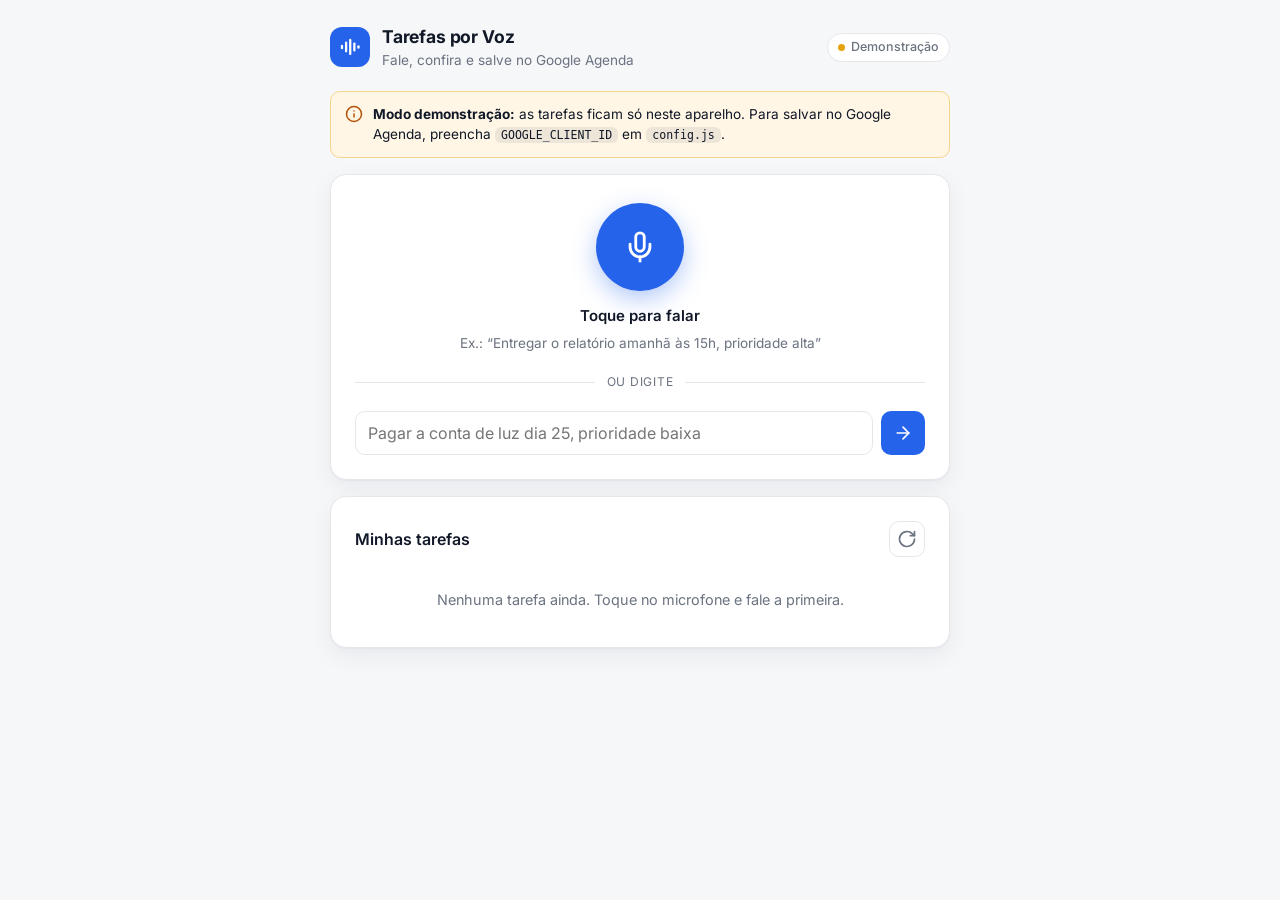
==== index.html @ 3065d285 "app de tarefas por voz integrado ao google agenda" ====
<!doctype html>
<html lang="pt-BR">
<head>
<meta charset="utf-8">
<meta name="viewport" content="width=device-width, initial-scale=1, viewport-fit=cover">
<title>Tarefas por Voz</title>
<meta name="description" content="Fale suas tarefas e salve no Google Agenda.">
<meta name="theme-color" content="#f6f7f9" media="(prefers-color-scheme: light)">
<meta name="theme-color" content="#0b0d12" media="(prefers-color-scheme: dark)">
<link rel="manifest" href="manifest.webmanifest">
<link rel="icon" href="icons/favicon.svg" type="image/svg+xml">
<link rel="apple-touch-icon" href="icons/apple-touch-icon.png">
<meta name="apple-mobile-web-app-capable" content="yes">
<meta name="apple-mobile-web-app-title" content="Tarefas">
<link rel="preconnect" href="https://fonts.googleapis.com">
<link rel="preconnect" href="https://fonts.gstatic.com" crossorigin>
<link href="https://fonts.googleapis.com/css2?family=Inter:wght@400;500;600;700&display=swap" rel="stylesheet">
<link rel="stylesheet" href="styles.css">
<script src="https://accounts.google.com/gsi/client" async defer></script>
<script type="module" src="app.js"></script>
</head>
<body>
<div class="app">
  <header class="topbar">
    <div class="brand">
      <span class="brand-mark" aria-hidden="true">
        <svg viewBox="0 0 24 24"><rect x="2" y="9.5" width="2.5" height="5" rx="1.25"/><rect x="6.5" y="6" width="2.5" height="12" rx="1.25"/><rect x="11" y="3" width="2.5" height="18" rx="1.25"/><rect x="15.5" y="7" width="2.5" height="10" rx="1.25"/><rect x="20" y="10" width="2.5" height="4" rx="1.25"/></svg>
      </span>
      <div>
        <h1>Tarefas por Voz</h1>
        <p class="subtitle">Fale, confira e salve no Google Agenda</p>
      </div>
    </div>
    <div class="account">
      <span id="mode-badge" class="status"><span class="status-dot"></span><span id="mode-label"></span></span>
      <button id="auth-btn" class="btn btn-secondary btn-sm" type="button" hidden></button>
    </div>
  </header>

  <main>
    <div id="setup-banner" class="banner" hidden>
      <svg class="icon" viewBox="0 0 24 24" aria-hidden="true"><circle cx="12" cy="12" r="10"/><path d="M12 16v-4"/><path d="M12 8h.01"/></svg>
      <p><strong>Modo demonstração:</strong> as tarefas ficam só neste aparelho.
      Para salvar no Google Agenda, preencha <code>GOOGLE_CLIENT_ID</code> em <code>config.js</code>.</p>
    </div>

    <section class="card capture" aria-labelledby="new-task-title">
      <h2 id="new-task-title" class="sr-only">Nova tarefa</h2>

      <div class="mic-area">
        <button id="mic-btn" class="mic" type="button" aria-pressed="false" aria-describedby="mic-status">
          <svg class="icon icon-mic" viewBox="0 0 24 24" aria-hidden="true"><path d="M12 2a3 3 0 0 0-3 3v7a3 3 0 0 0 6 0V5a3 3 0 0 0-3-3Z"/><path d="M19 10v2a7 7 0 0 1-14 0v-2"/><path d="M12 19v3"/></svg>
          <svg class="icon icon-stop" viewBox="0 0 24 24" aria-hidden="true"><rect x="7" y="7" width="10" height="10" rx="2"/></svg>
          <span class="sr-only" id="mic-sr">Gravar tarefa</span>
        </button>
        <p id="mic-label" class="mic-label">Toque para falar</p>
        <p id="mic-status" class="hint">Ex.: “Entregar o relatório amanhã às 15h, prioridade alta”</p>
        <p id="transcript" class="transcript" hidden></p>
      </div>

      <div class="divider"><span>ou digite</span></div>

      <form id="text-form" class="text-form">
        <input id="text-input" type="text" placeholder="Pagar a conta de luz dia 25, prioridade baixa" autocomplete="off" enterkeyhint="go" aria-label="Tarefa em texto">
        <button class="btn btn-primary btn-icon" type="submit" aria-label="Interpretar">
          <svg class="icon" viewBox="0 0 24 24" aria-hidden="true"><path d="M5 12h14"/><path d="m12 5 7 7-7 7"/></svg>
        </button>
      </form>

      <form id="task-form" class="task-form" hidden>
        <p class="form-intro field-wide">Confira e ajuste se precisar</p>
        <label class="field field-wide">
          <span>Tarefa</span>
          <input id="f-title" required>
        </label>
        <label class="field field-date" id="date-field">
          <span>Data de entrega</span>
          <input id="f-date" type="date" required>
          <small class="review-note">Não ouvi a data — coloquei hoje.</small>
        </label>
        <label class="field">
          <span>Horário <em>opcional</em></span>
          <input id="f-time" type="time">
        </label>
        <label class="field">
          <span>Duração</span>
          <select id="f-duration">
            <option value="15">15 min</option>
            <option value="30" selected>30 min</option>
            <option value="45">45 min</option>
            <option value="60">1 hora</option>
            <option value="90">1h30</option>
            <option value="120">2 horas</option>
            <option value="180">3 horas</option>
          </select>
        </label>
        <fieldset class="field field-wide" id="priority-field">
          <legend>Prioridade</legend>
          <div class="segmented">
            <label><input type="radio" name="priority" value="baixa"><span><i class="dot baixa"></i>Baixa</span></label>
            <label><input type="radio" name="priority" value="media"><span><i class="dot media"></i>Média</span></label>
            <label><input type="radio" name="priority" value="alta"><span><i class="dot alta"></i>Alta</span></label>
          </div>
        </fieldset>
        <p class="reminder field-wide">
          <svg class="icon" viewBox="0 0 24 24" aria-hidden="true"><path d="M6 8a6 6 0 0 1 12 0c0 7 3 9 3 9H3s3-2 3-9"/><path d="M10.3 21a1.94 1.94 0 0 0 3.4 0"/></svg>
          <span id="reminder-hint"></span>
        </p>
        <div class="actions field-wide">
          <button type="button" id="discard-btn" class="btn btn-ghost">Descartar</button>
          <button id="save-btn" class="btn btn-primary" type="submit">Adicionar à agenda</button>
        </div>
      </form>
    </section>

    <section class="card" aria-labelledby="list-title">
      <div class="list-header">
        <h2 id="list-title">Minhas tarefas</h2>
        <button id="refresh-btn" class="btn btn-ghost btn-icon btn-sm" type="button" aria-label="Atualizar" title="Atualizar">
          <svg class="icon" viewBox="0 0 24 24" aria-hidden="true"><path d="M21 12a9 9 0 1 1-2.64-6.36L21 8"/><path d="M21 3v5h-5"/></svg>
        </button>
      </div>
      <div id="task-list" class="task-list"></div>
    </section>
  </main>
</div>

<template id="task-item">
  <li class="task">
    <input type="checkbox" class="task-done" aria-label="Marcar como concluída">
    <div class="task-body">
      <span class="task-title"></span>
      <span class="task-meta"><i class="dot"></i><span class="task-when"></span></span>
    </div>
    <a class="task-link icon-btn" target="_blank" rel="noopener" title="Abrir no Google Agenda" aria-label="Abrir no Google Agenda">
      <svg class="icon" viewBox="0 0 24 24" aria-hidden="true"><path d="M15 3h6v6"/><path d="M10 14 21 3"/><path d="M18 13v6a2 2 0 0 1-2 2H5a2 2 0 0 1-2-2V8a2 2 0 0 1 2-2h6"/></svg>
    </a>
    <button class="task-delete icon-btn" type="button" title="Excluir" aria-label="Excluir tarefa">
      <svg class="icon" viewBox="0 0 24 24" aria-hidden="true"><path d="M3 6h18"/><path d="M19 6v14a2 2 0 0 1-2 2H7a2 2 0 0 1-2-2V6"/><path d="M8 6V4a2 2 0 0 1 2-2h4a2 2 0 0 1 2 2v2"/></svg>
    </button>
  </li>
</template>

<div id="toast" class="toast" role="status" aria-live="polite"></div>
</body>
</html>
---- styles.css ----
:root {
  --bg: #f6f7f9;
  --surface: #ffffff;
  --surface-2: #f1f3f6;
  --text: #111827;
  --muted: #6b7280;
  --border: #e5e7eb;
  --accent: #2563eb;
  --accent-hover: #1d4ed8;
  --accent-soft: #eaf1ff;
  --on-accent: #ffffff;
  --danger: #dc2626;
  --danger-soft: #fdecec;
  --warn: #b45309;
  --warn-soft: #fff6e5;
  --warn-border: #f5d48a;
  --alta: #dc2626;
  --media: #e5a50a;
  --baixa: #16a34a;
  --done: #9ca3af;
  --radius: 16px;
  --radius-sm: 10px;
  --shadow: 0 1px 2px rgba(16, 24, 40, .04), 0 8px 24px rgba(16, 24, 40, .06);
  color-scheme: light;
}

@media (prefers-color-scheme: dark) {
  :root {
    --bg: #0b0d12;
    --surface: #151922;
    --surface-2: #1c212c;
    --text: #e8eaef;
    --muted: #949bab;
    --border: #262c38;
    --accent: #3b82f6;
    --accent-hover: #60a5fa;
    --accent-soft: #1a2640;
    --danger: #f87171;
    --danger-soft: #3a1d1f;
    --warn: #fbbf24;
    --warn-soft: #2b2414;
    --warn-border: #5c4a1c;
    --shadow: 0 1px 2px rgba(0, 0, 0, .3);
    color-scheme: dark;
  }
}

* { box-sizing: border-box; }
[hidden] { display: none !important; }

html { -webkit-text-size-adjust: 100%; }

body {
  margin: 0;
  min-height: 100vh;
  min-height: 100dvh;
  background: var(--bg);
  color: var(--text);
  font: 15px/1.5 Inter, system-ui, -apple-system, "Segoe UI", Roboto, sans-serif;
  -webkit-font-smoothing: antialiased;
  -webkit-tap-highlight-color: transparent;
}

h1, h2, h3, p { margin: 0; }
code { font-size: .85em; background: rgba(127, 127, 127, .14); padding: 1px 6px; border-radius: 6px; }

.sr-only {
  position: absolute; width: 1px; height: 1px; padding: 0; margin: -1px;
  overflow: hidden; clip: rect(0 0 0 0); white-space: nowrap; border: 0;
}

.icon {
  width: 20px; height: 20px; flex: none;
  fill: none; stroke: currentColor; stroke-width: 2; stroke-linecap: round; stroke-linejoin: round;
}

.app {
  width: min(100% - 32px, 620px);
  margin-inline: auto;
  padding: max(24px, env(safe-area-inset-top)) 0 max(40px, env(safe-area-inset-bottom));
  display: grid;
  gap: 20px;
}

main { display: grid; gap: 16px; }

.topbar { display: flex; align-items: center; justify-content: space-between; gap: 12px; }
.brand { display: flex; align-items: center; gap: 12px; min-width: 0; }
.brand-mark {
  width: 40px; height: 40px; border-radius: 12px; flex: none;
  display: grid; place-items: center; background: var(--accent); color: var(--on-accent);
}
.brand-mark svg { width: 22px; height: 22px; fill: currentColor; }
h1 { font-size: 1.1rem; font-weight: 700; letter-spacing: -.01em; }
.subtitle { color: var(--muted); font-size: .85rem; }

.account { display: flex; align-items: center; gap: 8px; flex: none; }
.status {
  display: inline-flex; align-items: center; gap: 6px;
  font-size: .78rem; font-weight: 500; color: var(--muted); white-space: nowrap;
  padding: 4px 10px; border-radius: 999px; background: var(--surface); border: 1px solid var(--border);
}
.status-dot { width: 7px; height: 7px; border-radius: 50%; background: var(--media); }
.status.connected .status-dot { background: var(--baixa); }

.card {
  background: var(--surface);
  border: 1px solid var(--border);
  border-radius: var(--radius);
  padding: 24px;
  box-shadow: var(--shadow);
}

.banner {
  display: flex; gap: 10px; align-items: flex-start;
  background: var(--warn-soft); border: 1px solid var(--warn-border); color: var(--text);
  border-radius: var(--radius-sm); padding: 12px 14px; font-size: .85rem;
}
.banner .icon { color: var(--warn); width: 18px; height: 18px; margin-top: 1px; }

.btn {
  display: inline-flex; align-items: center; justify-content: center; gap: 8px;
  font: inherit; font-weight: 600; font-size: .9rem;
  min-height: 44px; padding: 0 18px; border-radius: var(--radius-sm);
  border: 1px solid transparent; cursor: pointer; white-space: nowrap;
  transition: background .15s, border-color .15s, color .15s;
}
.btn:disabled { opacity: .55; cursor: progress; }
.btn-sm { min-height: 36px; padding: 0 12px; font-size: .82rem; }
.btn-icon { padding: 0; width: 44px; }
.btn-icon.btn-sm { width: 36px; }
.btn-primary { background: var(--accent); color: var(--on-accent); }
.btn-primary:hover:not(:disabled) { background: var(--accent-hover); }
.btn-secondary { background: var(--accent-soft); color: var(--accent); }
.btn-ghost { background: transparent; color: var(--muted); border-color: var(--border); }
.btn-ghost:hover:not(:disabled) { color: var(--text); background: var(--surface-2); }

input, select {
  font: inherit; font-size: 16px; /* menos de 16px o iPhone dá zoom */
  color: var(--text); background: var(--surface);
  border: 1px solid var(--border); border-radius: var(--radius-sm);
  min-height: 44px; padding: 0 12px; width: 100%;
  transition: border-color .15s, box-shadow .15s;
}
input:focus, select:focus {
  outline: none; border-color: var(--accent);
  box-shadow: 0 0 0 3px color-mix(in srgb, var(--accent) 22%, transparent);
}
input:disabled, select:disabled { opacity: .45; }
input[type="date"], input[type="time"] { -webkit-appearance: none; appearance: none; }

.capture { display: grid; gap: 20px; }

.mic-area { display: grid; justify-items: center; text-align: center; gap: 6px; padding-top: 4px; }

.mic {
  position: relative; width: 88px; height: 88px; border-radius: 50%;
  display: grid; place-items: center; margin-bottom: 8px;
  border: none; cursor: pointer; background: var(--accent); color: var(--on-accent);
  box-shadow: 0 8px 24px color-mix(in srgb, var(--accent) 35%, transparent);
  transition: transform .15s, background .15s;
}
.mic:hover:not(:disabled) { transform: scale(1.04); }
.mic:active:not(:disabled) { transform: scale(.97); }
.mic:focus-visible { outline: 3px solid color-mix(in srgb, var(--accent) 45%, transparent); outline-offset: 4px; }
.mic .icon { width: 34px; height: 34px; }
.mic .icon-stop { display: none; fill: currentColor; stroke: none; }
.mic:disabled { background: var(--surface-2); color: var(--muted); box-shadow: none; cursor: not-allowed; }

.mic.listening { background: var(--danger); box-shadow: none; }
.mic.listening .icon-mic { display: none; }
.mic.listening .icon-stop { display: block; }
.mic.listening::before, .mic.listening::after {
  content: ""; position: absolute; inset: 0; border-radius: 50%;
  border: 2px solid var(--danger); animation: ripple 1.6s ease-out infinite;
}
.mic.listening::after { animation-delay: .8s; }

@keyframes ripple {
  from { transform: scale(1); opacity: .6; }
  to { transform: scale(1.7); opacity: 0; }
}

.mic-label { font-weight: 600; }
.hint { color: var(--muted); font-size: .85rem; max-width: 48ch; text-wrap: balance; }
.transcript {
  margin-top: 8px; padding: 10px 14px; border-radius: var(--radius-sm);
  background: var(--surface-2); font-size: .92rem; max-width: 100%;
}

.divider {
  display: flex; align-items: center; gap: 12px;
  color: var(--muted); font-size: .75rem; text-transform: uppercase; letter-spacing: .06em;
}
.divider::before, .divider::after { content: ""; flex: 1; height: 1px; background: var(--border); }

.text-form { display: flex; gap: 8px; }
.text-form input { flex: 1; min-width: 0; }

.task-form {
  display: grid; grid-template-columns: repeat(3, minmax(0, 1fr)); gap: 14px;
  border-top: 1px solid var(--border); padding-top: 20px;
}
.form-intro { font-weight: 600; }
.field { display: grid; gap: 6px; align-content: start; border: none; margin: 0; padding: 0; min-width: 0; }
.field > span, .field legend { font-size: .8rem; color: var(--muted); font-weight: 500; padding: 0; }
.field legend { margin-bottom: 6px; }
.field em { font-style: normal; opacity: .7; }
.field-wide { grid-column: 1 / -1; }
.review-note { display: none; color: var(--warn); font-size: .78rem; }
.needs-review input { border-color: var(--warn-border); background: var(--warn-soft); }
.needs-review .review-note { display: block; }

.segmented { display: grid; grid-template-columns: repeat(3, 1fr); gap: 8px; }
.segmented label { position: relative; }
.segmented input { position: absolute; inset: 0; opacity: 0; cursor: pointer; margin: 0; }
.segmented span {
  display: flex; align-items: center; justify-content: center; gap: 8px;
  min-height: 44px; border-radius: var(--radius-sm); border: 1px solid var(--border);
  font-weight: 500; font-size: .9rem; transition: border-color .15s, background .15s;
}
.segmented input:checked + span { border-color: var(--accent); background: var(--accent-soft); color: var(--text); font-weight: 600; }
.segmented input:focus-visible + span { box-shadow: 0 0 0 3px color-mix(in srgb, var(--accent) 22%, transparent); }

.dot { display: inline-block; width: 9px; height: 9px; border-radius: 50%; flex: none; background: var(--muted); }
.dot.alta { background: var(--alta); }
.dot.media { background: var(--media); }
.dot.baixa { background: var(--baixa); }

.reminder { display: flex; gap: 8px; align-items: flex-start; color: var(--muted); font-size: .82rem; }
.reminder .icon { width: 16px; height: 16px; margin-top: 2px; }

.actions { display: flex; justify-content: flex-end; gap: 8px; }

.list-header { display: flex; justify-content: space-between; align-items: center; margin-bottom: 4px; }
h2 { font-size: 1rem; font-weight: 600; }

.task-list h3 {
  font-size: .72rem; font-weight: 600; text-transform: uppercase; letter-spacing: .06em;
  color: var(--muted); margin: 18px 0 4px;
}
.task-list h3.overdue { color: var(--danger); }
.task-list ul { list-style: none; margin: 0; padding: 0; }
.task-list details summary { cursor: pointer; list-style: none; }
.task-list details summary::-webkit-details-marker { display: none; }
.task-list details summary h3::before { content: "▸ "; }
.task-list details[open] summary h3::before { content: "▾ "; }
.task-list details summary h3 { display: inline-block; }
.empty { color: var(--muted); text-align: center; padding: 28px 0 12px; font-size: .9rem; }

.task {
  display: flex; align-items: center; gap: 12px;
  padding: 10px 0; border-bottom: 1px solid var(--border);
}
.task:last-child { border-bottom: none; }

.task-done {
  -webkit-appearance: none; appearance: none; flex: none; cursor: pointer;
  width: 22px; height: 22px; min-height: 0; padding: 0; margin: 0;
  border: 2px solid var(--border); border-radius: 50%; display: grid; place-items: center;
  background: var(--surface);
}
.task-done:hover { border-color: var(--accent); }
.task-done:checked { background: var(--accent); border-color: var(--accent); }
.task-done:checked::after {
  content: ""; width: 5px; height: 10px; margin-top: -2px;
  border: solid var(--on-accent); border-width: 0 2px 2px 0; transform: rotate(45deg);
}

.task-body { flex: 1; min-width: 0; display: grid; gap: 2px; }
.task-title { font-weight: 500; overflow-wrap: anywhere; }
.task-meta { display: flex; align-items: center; gap: 6px; font-size: .8rem; color: var(--muted); }
.task-meta .dot { width: 7px; height: 7px; }
.task.done .task-title { text-decoration: line-through; color: var(--done); font-weight: 400; }
.task.done .dot { background: var(--done); }

.icon-btn {
  flex: none; width: 36px; height: 36px; display: grid; place-items: center;
  border-radius: 8px; border: none; background: transparent; color: var(--muted); cursor: pointer;
}
.icon-btn .icon { width: 18px; height: 18px; }
.icon-btn:hover { background: var(--surface-2); color: var(--text); }
.task-delete:hover { background: var(--danger-soft); color: var(--danger); }

.toast {
  position: fixed; left: 50%; bottom: max(24px, env(safe-area-inset-bottom));
  transform: translate(-50%, 16px); z-index: 10;
  background: var(--text); color: var(--bg); font-size: .9rem; font-weight: 500;
  padding: 12px 18px; border-radius: var(--radius-sm); box-shadow: 0 8px 24px rgba(0, 0, 0, .2);
  opacity: 0; pointer-events: none; transition: opacity .2s, transform .2s;
  width: max-content; max-width: calc(100% - 32px); text-align: center;
}
.toast.show { opacity: 1; transform: translate(-50%, 0); }
.toast.error { background: var(--danger); color: #fff; }

@media (max-width: 560px) {
  .app { width: min(100% - 24px, 620px); gap: 16px; padding-top: max(16px, env(safe-area-inset-top)); }
  .card { padding: 18px; border-radius: 14px; }
  .subtitle { display: none; }
  .brand-mark { width: 36px; height: 36px; border-radius: 10px; }
  .task-form { grid-template-columns: 1fr 1fr; }
  .field-date { grid-column: 1 / -1; }
  .actions { flex-direction: column-reverse; }
  .actions .btn { width: 100%; }
  .mic { width: 96px; height: 96px; }
}

@media (max-width: 360px) {
  .status { display: none; }
}

@media (hover: hover) and (min-width: 561px) {
  .task .icon-btn { opacity: 0; transition: opacity .15s; }
  .task:hover .icon-btn, .task .icon-btn:focus-visible { opacity: 1; }
}

@media (prefers-reduced-motion: reduce) {
  *, *::before, *::after { animation: none !important; transition: none !important; }
}
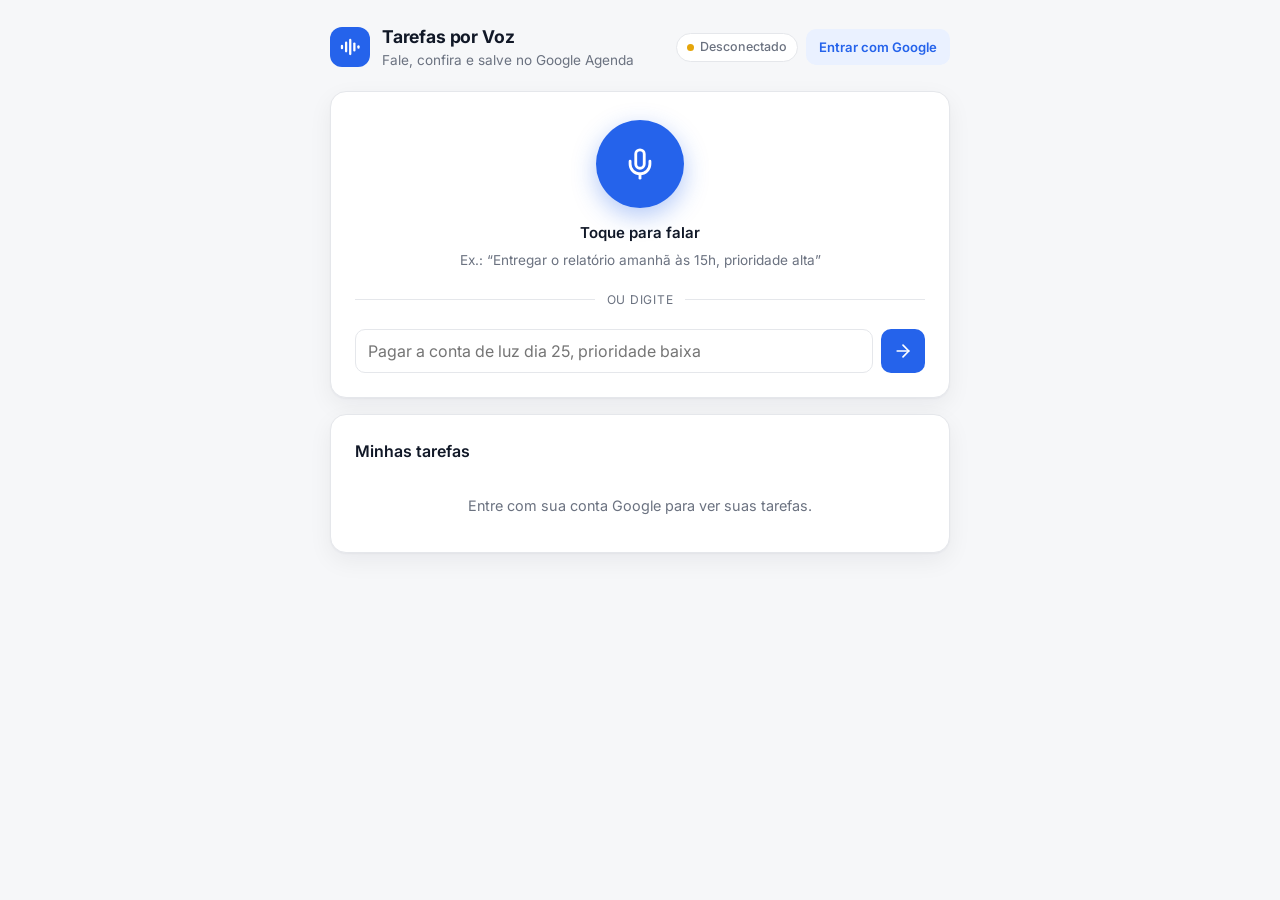
==== commit aee85e75: "reconhece tipo da tarefa, frases de prazo e mais formas de prioridade" ====
--- a/index.html
+++ b/index.html
@@ -69,12 +69,24 @@
 
       <form id="task-form" class="task-form" hidden>
         <p class="form-intro field-wide">Confira e ajuste se precisar</p>
-        <label class="field field-wide">
+        <label class="field field-title">
           <span>Tarefa</span>
           <input id="f-title" required>
         </label>
+        <label class="field field-category">
+          <span>Tipo</span>
+          <select id="f-category">
+            <option value="">Nenhum</option>
+            <option value="trabalho">Trabalho</option>
+            <option value="prova">Prova</option>
+            <option value="projeto">Projeto</option>
+            <option value="aula">Aula</option>
+            <option value="tarefa">Tarefa</option>
+            <option value="missao">Missão</option>
+          </select>
+        </label>
         <label class="field field-date" id="date-field">
-          <span>Data de entrega</span>
+          <span id="date-label">Data</span>
           <input id="f-date" type="date" required>
           <small class="review-note">Não ouvi a data — coloquei hoje.</small>
         </label>
--- a/styles.css
+++ b/styles.css
@@ -91,7 +91,7 @@
   display: grid; place-items: center; background: var(--accent); color: var(--on-accent);
 }
 .brand-mark svg { width: 22px; height: 22px; fill: currentColor; }
-h1 { font-size: 1.1rem; font-weight: 700; letter-spacing: -.01em; }
+h1 { font-size: 1.1rem; font-weight: 700; letter-spacing: -.01em; white-space: nowrap; }
 .subtitle { color: var(--muted); font-size: .85rem; }
 
 .account { display: flex; align-items: center; gap: 8px; flex: none; }
@@ -207,6 +207,7 @@
 .field legend { margin-bottom: 6px; }
 .field em { font-style: normal; opacity: .7; }
 .field-wide { grid-column: 1 / -1; }
+.field-title { grid-column: span 2; }
 .review-note { display: none; color: var(--warn); font-size: .78rem; }
 .needs-review input { border-color: var(--warn-border); background: var(--warn-soft); }
 .needs-review .review-note { display: block; }
@@ -299,12 +300,16 @@
   .subtitle { display: none; }
   .brand-mark { width: 36px; height: 36px; border-radius: 10px; }
   .task-form { grid-template-columns: 1fr 1fr; }
-  .field-date { grid-column: 1 / -1; }
+  .field-date, .field-title, .field-category { grid-column: 1 / -1; }
   .actions { flex-direction: column-reverse; }
   .actions .btn { width: 100%; }
   .mic { width: 96px; height: 96px; }
 }
 
+@media (max-width: 480px) {
+  .status:has(+ .btn:not([hidden])) { display: none; }
+}
+
 @media (max-width: 360px) {
   .status { display: none; }
 }
